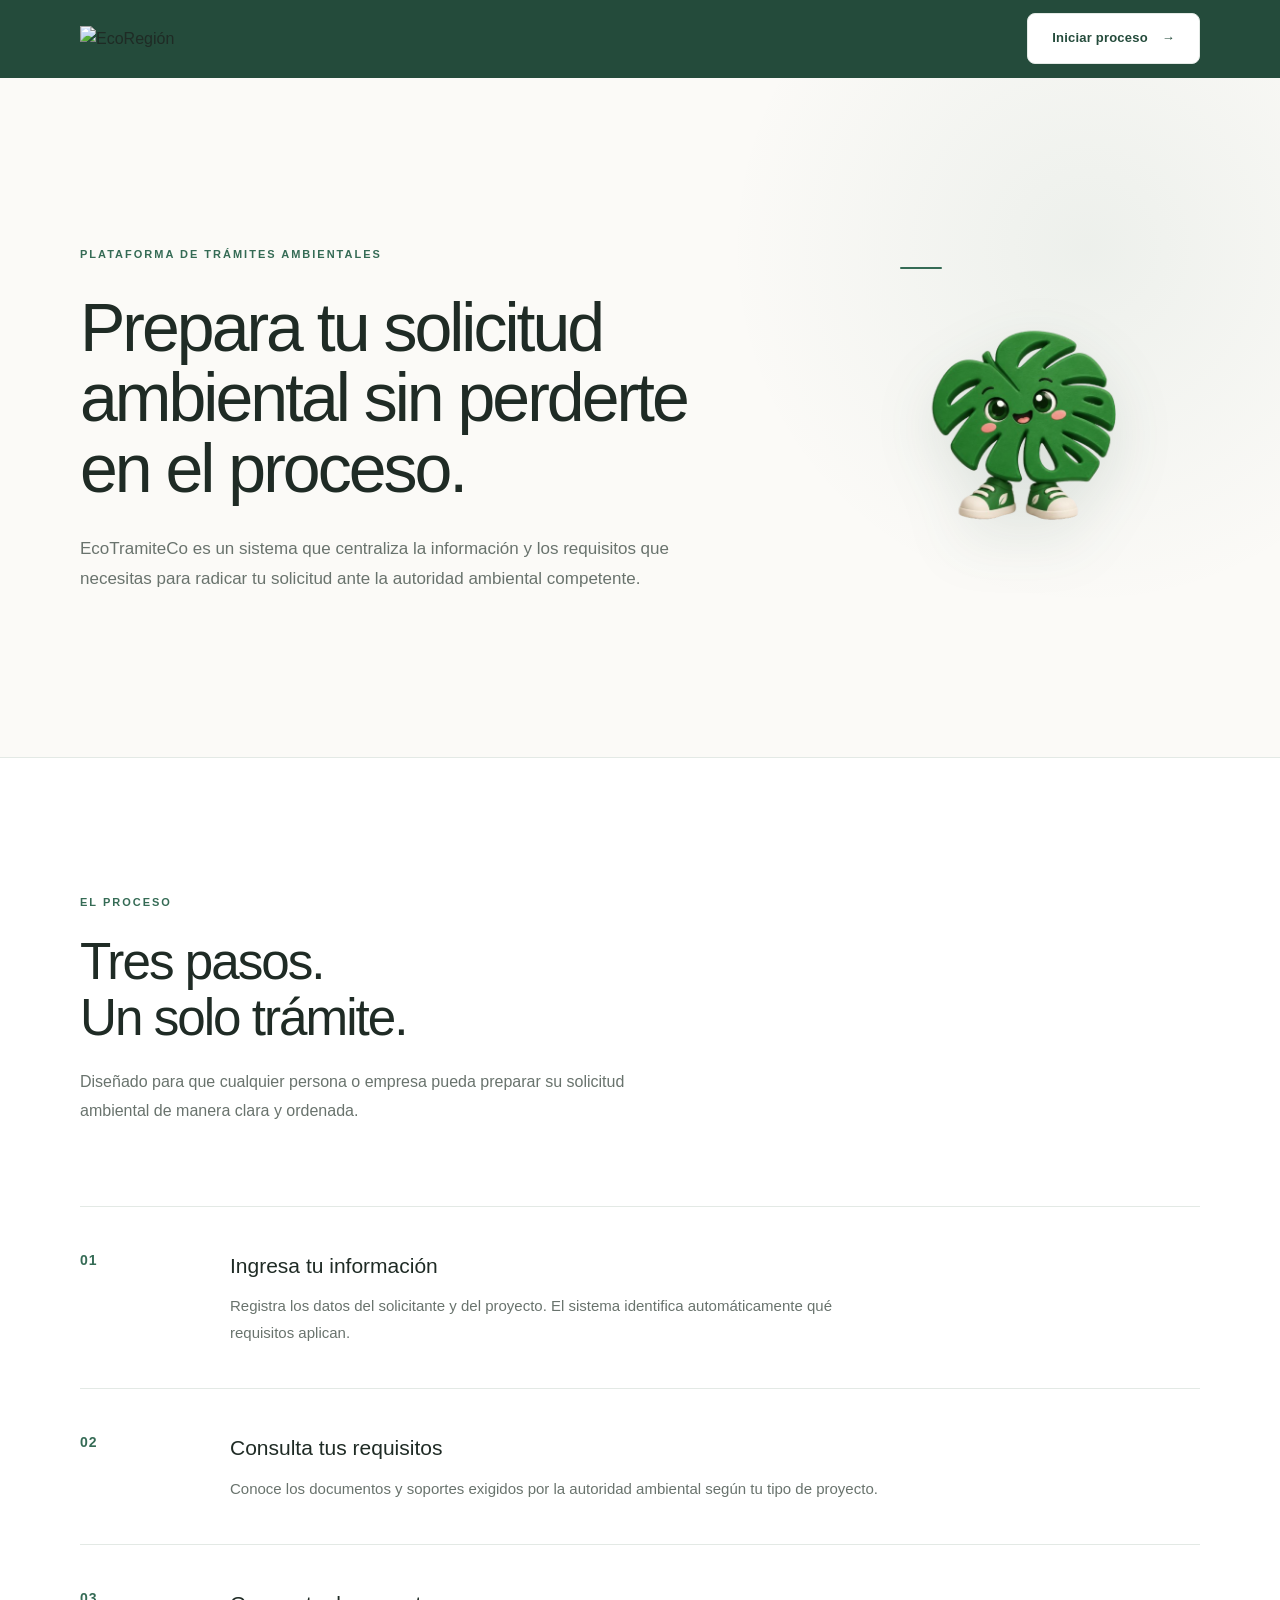
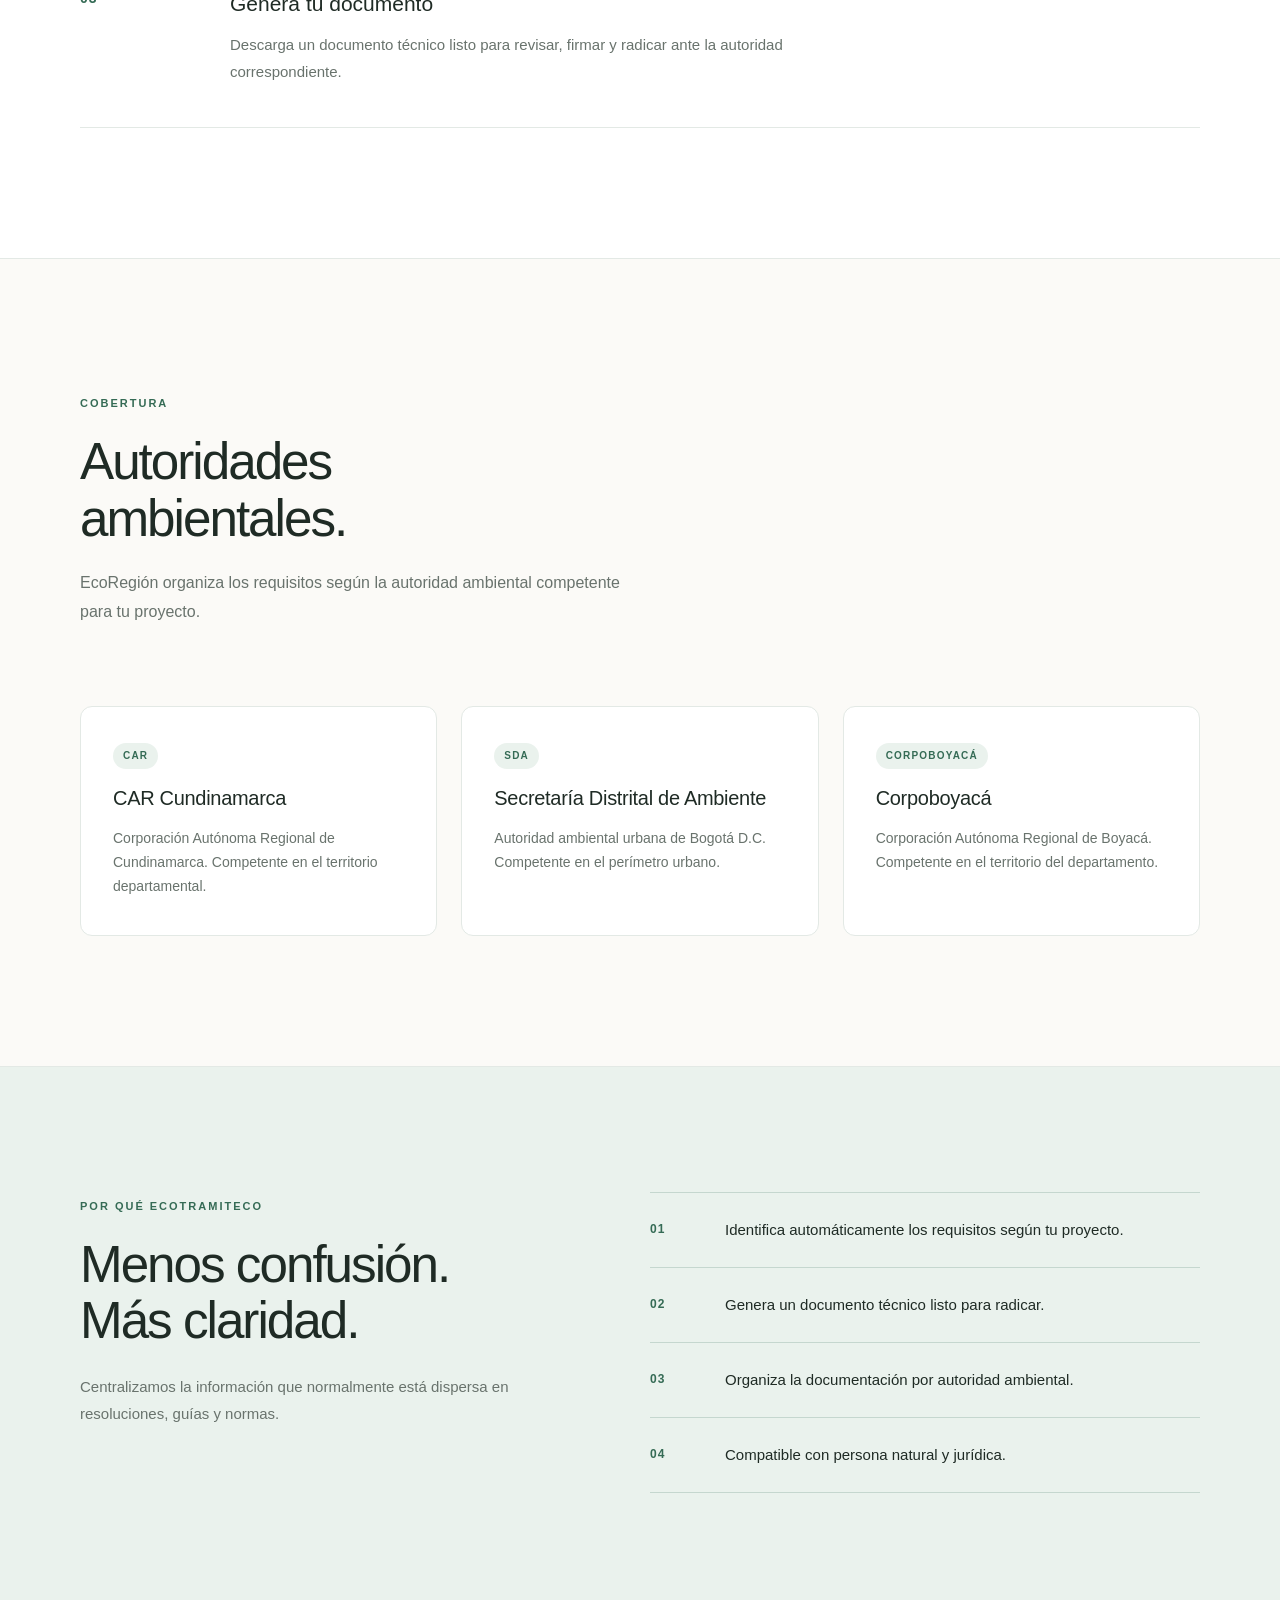
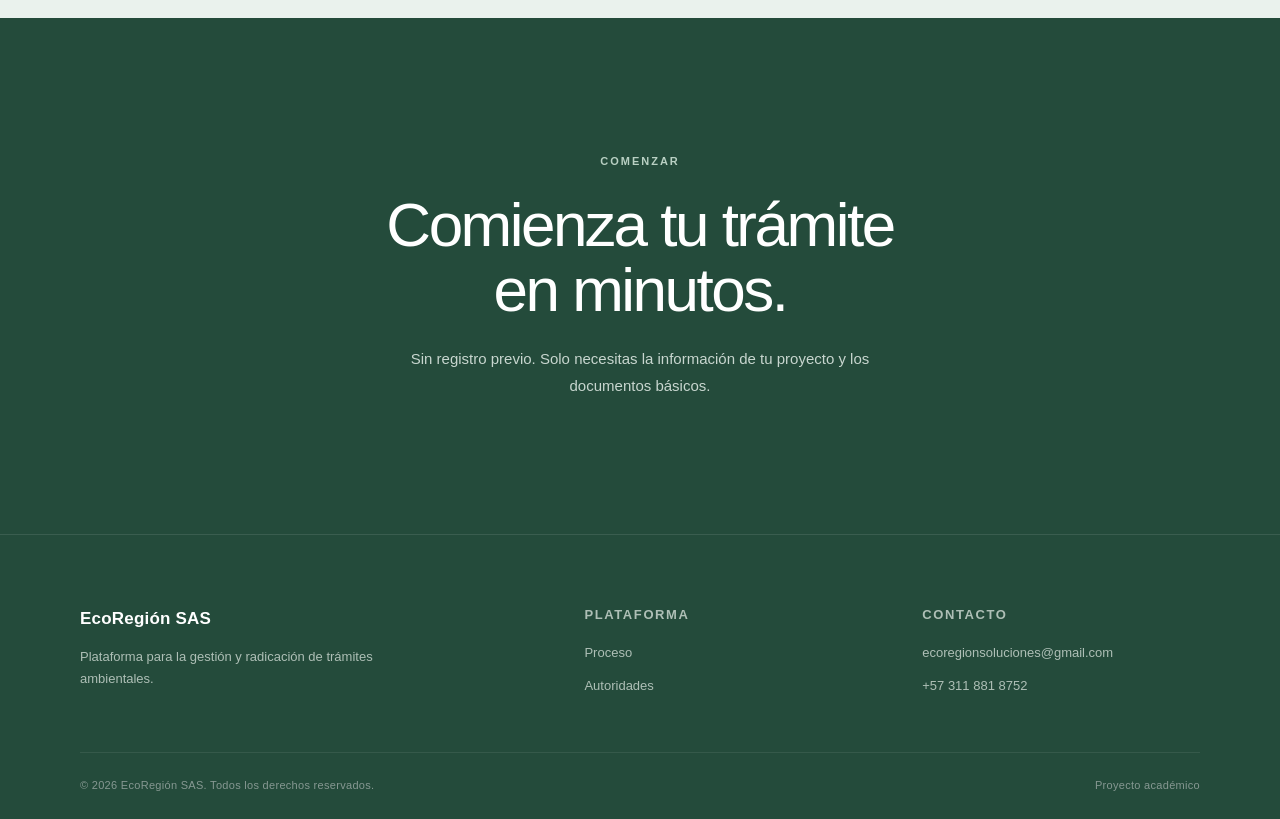
==== index.html @ 3ecf2c27 "Add files via upload" ====
<!DOCTYPE html>
<html lang="es">

<head>
    <meta charset="UTF-8">
    <meta name="viewport" content="width=device-width, initial-scale=1.0">

    <title>EcoRegión | EcoTramiteCo</title>

    <meta name="description" content="EcoRegión centraliza y orienta el proceso de radicación ambiental en Colombia.">

    <link rel="icon" type="image/png" href="img/Logotipo.png" alt="EcoTrámiteCo">
    <link rel="stylesheet" href="style.css">
</head>

<body>

    <!-- =========================
         HEADER
    ========================== -->

    <header class="navbar">
        <div class="container navbar-content">

            <a href="#inicio" class="logo">
                <img src="img/logo.png" alt="EcoRegión">
            </a>

            <a href="form-user.html" class="btn-white">
                Iniciar proceso
                <span>→</span>
            </a>

        </div>
    </header>


    <main>

        <!-- =========================
             HERO
        ========================== -->

        <section id="inicio" class="hero">

            <div class="container hero-content">

                <div class="hero-text">

                    <span class="label">
                        PLATAFORMA DE TRÁMITES AMBIENTALES
                    </span>

                    <h1>
                        Prepara tu solicitud<br>
                        ambiental sin perderte<br>
                        en el proceso.
                    </h1>

                    <p>
                        EcoTramiteCo es un sistema que centraliza la información y los
                        requisitos que necesitas para radicar tu
                        solicitud ante la autoridad ambiental
                        competente.
                    </p>

                </div>


                <div class="hero-side">

                    <div class="hero-line"></div>

                    <img src="img/Mascota.png" alt="Mascota EcoRegión" class="hero-mascot">

        
                </div>

            </div>

        </section>


        <!-- =========================
             CÓMO FUNCIONA
        ========================== -->

        <section id="proceso" class="process">

            <div class="container">

                <div class="section-header">

                    <span class="label">
                        EL PROCESO
                    </span>

                    <h2>
                        Tres pasos.<br>
                        Un solo trámite.
                    </h2>

                    <p>
                        Diseñado para que cualquier persona
                        o empresa pueda preparar su solicitud
                        ambiental de manera clara y ordenada.
                    </p>

                </div>


                <div class="steps">

                    <article class="step">

                        <span class="step-number">01</span>

                        <div class="step-content">

                            <h3>Ingresa tu información</h3>

                            <p>
                                Registra los datos del solicitante
                                y del proyecto. El sistema identifica
                                automáticamente qué requisitos aplican.
                            </p>

                        </div>

                    </article>


                    <article class="step">

                        <span class="step-number">02</span>

                        <div class="step-content">

                            <h3>Consulta tus requisitos</h3>

                            <p>
                                Conoce los documentos y soportes
                                exigidos por la autoridad ambiental
                                según tu tipo de proyecto.
                            </p>

                        </div>

                    </article>


                    <article class="step">

                        <span class="step-number">03</span>

                        <div class="step-content">

                            <h3>Genera tu documento</h3>

                            <p>
                                Descarga un documento técnico
                                listo para revisar, firmar y radicar
                                ante la autoridad correspondiente.
                            </p>

                        </div>

                    </article>

                </div>

            </div>

        </section>


        <!-- =========================
             AUTORIDADES
        ========================== -->

        <section id="autoridades" class="authorities">

            <div class="container">

                <div class="section-header">

                    <span class="label">
                        COBERTURA
                    </span>

                    <h2>
                        Autoridades<br>
                        ambientales.
                    </h2>

                    <p>
                        EcoRegión organiza los requisitos
                        según la autoridad ambiental
                        competente para tu proyecto.
                    </p>

                </div>


                <div class="authorities-grid">

                    <div class="authority-card">

                        <span class="authority-tag">CAR</span>

                        <h3>CAR Cundinamarca</h3>

                        <p>
                            Corporación Autónoma Regional de
                            Cundinamarca. Competente en el
                            territorio departamental.
                        </p>

                    </div>


                    <div class="authority-card">

                        <span class="authority-tag">SDA</span>

                        <h3>Secretaría Distrital de Ambiente</h3>

                        <p>
                            Autoridad ambiental urbana de
                            Bogotá D.C. Competente en el
                            perímetro urbano.
                        </p>

                    </div>


                    <div class="authority-card">

                        <span class="authority-tag">CORPOBOYACÁ</span>

                        <h3>Corpoboyacá</h3>

                        <p>
                            Corporación Autónoma Regional de
                            Boyacá. Competente en el territorio
                            del departamento.
                        </p>

                    </div>

                </div>

            </div>

        </section>


        <!-- =========================
             FEATURES / BENEFICIOS
        ========================== -->

        <section class="features">

            <div class="container features-grid">

                <div class="features-intro">

                    <span class="label">
                        POR QUÉ EcoTramiteCo
                    </span>

                    <h2>
                        Menos confusión.<br>
                        Más claridad.
                    </h2>

                    <p>
                        Centralizamos la información que
                        normalmente está dispersa en
                        resoluciones, guías y normas.
                    </p>

                </div>


                <div class="feature-list">

                    <div class="feature-item">
                        <span>01</span>
                        <p>Identifica automáticamente los requisitos según tu proyecto.</p>
                    </div>

                    <div class="feature-item">
                        <span>02</span>
                        <p>Genera un documento técnico listo para radicar.</p>
                    </div>

                    <div class="feature-item">
                        <span>03</span>
                        <p>Organiza la documentación por autoridad ambiental.</p>
                    </div>

                    <div class="feature-item">
                        <span>04</span>
                        <p>Compatible con persona natural y jurídica.</p>
                    </div>

                </div>

            </div>

        </section>


        <!-- =========================
             CTA FINAL
        ========================== -->

        <section id="radicar" class="cta">

            <div class="container cta-content">

                <span class="label">
                    COMENZAR
                </span>

                <h2>
                    Comienza tu trámite<br>
                    en minutos.
                </h2>

                <p>
                    Sin registro previo. Solo necesitas
                    la información de tu proyecto y los
                    documentos básicos.
                </p>

            </div>

        </section>

    </main>


    <!-- =========================
         FOOTER
    ========================== -->

    <footer id="contacto">

        <div class="container footer-grid">

            <div class="footer-brand">
                <span class="footer-logo">EcoRegión SAS</span>
                <p>
                    Plataforma para la gestión y radicación
                    de trámites ambientales.
                </p>
            </div>


            <div class="footer-col">

                <span class="footer-title">Plataforma</span>

                <a href="#proceso">Proceso</a>
                <a href="#autoridades">Autoridades</a>

            </div>


            <div class="footer-col">

                <span class="footer-title">Contacto</span>

                <span>ecoregionsoluciones@gmail.com</span>
                <span>+57 311 881 8752</span>

            </div>

        </div>


        <div class="container footer-bottom">

            <span>© 2026 EcoRegión SAS. Todos los derechos reservados.</span>
            <span>Proyecto académico</span>

        </div>

    </footer>

</body>

</html>
---- style.css ----
/* ========================================
   ECORREGIÓN
   Cute · Aesthetic · Professional
======================================== */


/* ========================================
   VARIABLES
======================================== */

:root {
    --green: #356b55;
    --green-dark: #244b3b;
    --green-soft: #eaf2ed;

    --cream: #fbfaf7;
    --white: #ffffff;

    --dark: #1f2b25;
    --text: #69736d;
    --text-light: #8b958f;

    --border: #e3e9e5;

    --container: 1120px;
}


/* ========================================
   RESET
======================================== */

* {
    margin: 0;
    padding: 0;
    box-sizing: border-box;
}

html {
    scroll-behavior: smooth;
}

body {
    font-family:
        Inter,
        "Segoe UI",
        Arial,
        sans-serif;

    background: var(--cream);
    color: var(--dark);

    line-height: 1.6;

    -webkit-font-smoothing: antialiased;
}

a {
    color: inherit;
    text-decoration: none;
}

img {
    max-width: 100%;
}


/* ========================================
   GENERAL
======================================== */

.container {
    width: min(100% - 48px, var(--container));
    margin: 0 auto;
}

.label {
    display: inline-block;

    color: var(--green);

    font-size: 11px;
    font-weight: 700;

    letter-spacing: 2px;

    text-transform: uppercase;
}


/* ========================================
   HEADER
======================================== */

.navbar {
    height: 78px;

    background: #244b3b;

    border-bottom: 1px solid #244b3b;

    position: sticky;
    top: 0;
    z-index: 100;
}

.navbar-content {
    height: 100%;

    display: flex;
    align-items: center;
    justify-content: space-between;

    gap: 30px;
}

.logo {
    display: flex;
    align-items: center;
}

.logo img {
    width: 145px;
    height: auto;

    display: block;
}


/* ========================================
   HERO
======================================== */

.hero {
    min-height: 680px;

    display: flex;
    align-items: center;

    background:
        radial-gradient(circle at 85% 25%,
            rgba(53, 107, 85, 0.07),
            transparent 30%),
        var(--cream);

    border-bottom: 1px solid var(--border);
}

.hero-content {
    display: grid;

    grid-template-columns: minmax(0, 1fr) 300px;

    gap: 90px;

    align-items: center;
}

.hero-text {
    max-width: 820px;
}

.hero .label {
    margin-bottom: 28px;
}

.hero h1 {
    max-width: 800px;

    font-size: clamp(44px, 5.5vw, 68px);

    font-weight: 500;

    line-height: 1.04;

    letter-spacing: -3px;

    color: var(--dark);

    margin-bottom: 30px;
}

.hero p {
    max-width: 620px;

    color: var(--text);

    font-size: 17px;

    line-height: 1.8;
}

.hero-side {
    display: flex;
    flex-direction: column;

    gap: 26px;
}

.hero-line {
    width: 42px;
    height: 2px;

    background: var(--green);

    border-radius: 10px;
}

.hero-mascot {
    width: 100%;
    max-width: 240px;
    height: auto;

    display: block;

    margin: 4px 0 30px;

    filter: drop-shadow(0 20px 30px rgba(36, 75, 59, 0.12));
}

.hero-stats {
    display: flex;
    flex-direction: column;

    gap: 22px;
}

.hero-stats > div {
    display: flex;
    flex-direction: column;

    gap: 2px;

    padding-bottom: 18px;

    border-bottom: 1px solid var(--border);
}

.hero-stats > div:last-child {
    border-bottom: none;
    padding-bottom: 0;
}

.hero-stats strong {
    color: var(--green);

    font-size: 32px;
    font-weight: 500;

    letter-spacing: -1.5px;

    line-height: 1;
}

.hero-stats span {
    color: var(--text);

    font-size: 12.5px;
}


/* ========================================
   PROCESS
======================================== */

.process {
    padding: 130px 0;

    background: var(--white);
}

.section-header {
    max-width: 700px;

    margin-bottom: 80px;
}

.section-header .label {
    margin-bottom: 22px;
}

.section-header h2 {
    max-width: 650px;

    font-size: clamp(36px, 4vw, 52px);

    font-weight: 500;

    line-height: 1.1;

    letter-spacing: -2px;

    margin-bottom: 22px;
}

.section-header > p {
    max-width: 570px;

    color: var(--text);

    font-size: 16px;

    line-height: 1.8;
}


/* ========================================
   STEPS
======================================== */

.steps {
    border-top: 1px solid var(--border);
}

.step {
    display: grid;

    grid-template-columns: 110px 1fr;

    gap: 40px;

    padding: 42px 0;

    border-bottom: 1px solid var(--border);

    transition: padding-left 0.25s ease;
}

.step:hover {
    padding-left: 12px;
}

.step-number {
    color: var(--green);

    font-size: 14px;

    font-weight: 700;

    letter-spacing: 1px;
}

.step-content {
    max-width: 650px;
}

.step-content h3 {
    font-size: 21px;

    font-weight: 500;

    margin-bottom: 10px;
}

.step-content p {
    color: var(--text);

    font-size: 15px;

    line-height: 1.8;
}


/* ========================================
   AUTHORITIES
======================================== */

.authorities {
    padding: 130px 0;

    background: var(--cream);

    border-top: 1px solid var(--border);
    border-bottom: 1px solid var(--border);
}

.authorities-grid {
    display: grid;

    grid-template-columns: repeat(3, 1fr);

    gap: 24px;
}

.authority-card {
    padding: 36px 32px;

    background: var(--white);

    border: 1px solid var(--border);
    border-radius: 12px;

    display: flex;
    flex-direction: column;

    gap: 16px;

    transition:
        transform 0.25s ease,
        box-shadow 0.25s ease,
        border-color 0.25s ease;
}

.authority-card:hover {
    transform: translateY(-4px);

    border-color: rgba(53, 107, 85, 0.35);

    box-shadow: 0 20px 40px rgba(36, 75, 59, 0.08);
}

.authority-tag {
    display: inline-block;
    align-self: flex-start;

    padding: 5px 10px;

    background: var(--green-soft);
    color: var(--green);

    border-radius: 30px;

    font-size: 10px;
    font-weight: 700;

    letter-spacing: 1.2px;

    text-transform: uppercase;
}

.authority-card h3 {
    font-size: 20px;
    font-weight: 500;

    line-height: 1.3;

    color: var(--dark);

    letter-spacing: -0.3px;
}

.authority-card p {
    color: var(--text);

    font-size: 14px;
    line-height: 1.7;

    flex: 1;
}


/* ========================================
   FEATURES
======================================== */

.features {
    padding: 125px 0;

    background: var(--green-soft);
}

.features-grid {
    display: grid;

    grid-template-columns: 0.9fr 1.1fr;

    gap: 120px;

    align-items: start;
}

.features-intro .label {
    margin-bottom: 22px;
}

.features-intro h2 {
    max-width: 430px;

    font-size: clamp(38px, 4vw, 52px);

    font-weight: 500;

    line-height: 1.08;

    letter-spacing: -2px;

    margin-bottom: 25px;
}

.features-intro p {
    max-width: 430px;

    color: var(--text);

    font-size: 15px;

    line-height: 1.8;
}


/* ========================================
   FEATURE LIST
======================================== */

.feature-list {
    border-top: 1px solid rgba(53, 107, 85, 0.2);
}

.feature-item {
    display: grid;

    grid-template-columns: 55px 1fr;

    gap: 20px;

    align-items: center;

    padding: 25px 0;

    border-bottom: 1px solid rgba(53, 107, 85, 0.2);
}

.feature-item span {
    color: var(--green);

    font-size: 12px;

    font-weight: 700;

    letter-spacing: 1px;
}

.feature-item p {
    color: var(--dark);

    font-size: 15px;

    line-height: 1.6;
}


/* ========================================
   CTA
======================================== */

.cta {
    padding: 135px 0;

    background: var(--green-dark);

    color: var(--white);

    text-align: center;
}

.cta-content {
    display: flex;

    flex-direction: column;

    align-items: center;
}

.cta .label {
    color: #b9d0c3;

    margin-bottom: 22px;
}

.cta h2 {
    font-size: clamp(42px, 5vw, 62px);

    font-weight: 500;

    line-height: 1.05;

    letter-spacing: -2.5px;

    margin-bottom: 22px;
}

.cta p {
    max-width: 500px;

    color: #c8d6cf;

    font-size: 15px;

    line-height: 1.8;
}


/* ========================================
   FOOTER
======================================== */

footer {
    background: var(--green-dark);

    color: #aebfb6;

    padding-top: 70px;

    border-top: 1px solid rgba(255, 255, 255, 0.1);
}

.footer-grid {
    display: grid;

    grid-template-columns: 1.6fr 1fr 1fr;

    gap: 60px;

    padding-bottom: 55px;

    border-bottom: 1px solid rgba(255, 255, 255, 0.08);
}

.footer-brand {
    display: flex;
    flex-direction: column;

    gap: 14px;

    max-width: 340px;
}

.footer-logo {
    color: var(--white);

    font-size: 17px;
    font-weight: 700;

    letter-spacing: 0.2px;
}

.footer-brand p {
    color: #aebfb6;

    font-size: 13px;
    line-height: 1.7;
}

.footer-col {
    display: flex;
    flex-direction: column;

    gap: 12px;
}

.footer-title {
    color: var(--white);

    font-size: 11px;
    font-weight: 700;

    letter-spacing: 1.6px;

    text-transform: uppercase;

    margin-bottom: 6px;
}

.footer-col a,
.footer-col span {
    color: #aebfb6;

    font-size: 13px;

    line-height: 1.6;

    transition: color 0.2s ease;
}

.footer-col a:hover {
    color: var(--white);
}

.footer-bottom {
    display: flex;

    align-items: center;
    justify-content: space-between;

    padding: 24px 0;

    color: #869892;

    font-size: 11px;

    letter-spacing: 0.3px;
}


/* ========================================
   RESPONSIVE
======================================== */

@media (max-width: 950px) {

    .hero-content {
        grid-template-columns: 1fr;

        gap: 60px;

        text-align: left;
    }

    .hero-side {
        max-width: 420px;
    }

    .hero-mascot {
        max-width: 200px;
    }

    .authorities-grid {
        grid-template-columns: 1fr;
    }

    .features-grid {
        grid-template-columns: 1fr;

        gap: 70px;
    }

    .footer-grid {
        grid-template-columns: 1fr 1fr;

        gap: 40px;
    }

}


@media (max-width: 850px) {

    .hero {
        min-height: auto;

        padding: 100px 0;
    }

}


@media (max-width: 600px) {

    .container {
        width: min(100% - 32px, var(--container));
    }

    .navbar {
        height: 70px;
    }

    .logo img {
        width: 125px;
    }

    .hero {
        padding: 80px 0;
    }

    .hero h1 {
        font-size: 40px;

        letter-spacing: -2.2px;
    }

    .hero p {
        font-size: 15px;
    }

    .hero-mascot {
        max-width: 180px;

        margin: 4px auto 30px;

        align-self: center;
    }

    .process {
        padding: 90px 0;
    }

    .section-header {
        margin-bottom: 55px;
    }

    .step {
        grid-template-columns: 45px 1fr;

        gap: 15px;

        padding: 32px 0;
    }

    .step:hover {
        padding-left: 0;
    }

    .step-content h3 {
        font-size: 18px;
    }

    .step-content p {
        font-size: 14px;
    }

    .authorities {
        padding: 90px 0;
    }

    .authority-card {
        padding: 28px 24px;
    }

    .features {
        padding: 90px 0;
    }

    .feature-item {
        grid-template-columns: 40px 1fr;

        gap: 12px;
    }

    .cta {
        padding: 100px 0;
    }

    .cta h2 {
        font-size: 40px;
    }

    .footer-grid {
        grid-template-columns: 1fr;

        gap: 40px;

        padding-bottom: 40px;
    }

    .footer-bottom {
        flex-direction: column;

        gap: 6px;

        text-align: center;
    }

}

/* ========================================
   BOTÓN VERDE (RELLENO)
======================================== */

.btn-green {
    display: inline-flex;
    align-items: center;
    gap: 14px;

    padding: 14px 24px;

    background: var(--green-dark);
    color: var(--white);

    border-radius: 8px;

    font-size: 13px;
    font-weight: 700;

    letter-spacing: 0.2px;

    transition:
        transform 0.2s ease,
        background 0.2s ease,
        box-shadow 0.2s ease;
}

.btn-green span {
    font-size: 17px;
    line-height: 1;

    transition: transform 0.2s ease;
}

.btn-green:hover {
    background: var(--green);

    transform: translateY(-2px);

    box-shadow: 0 12px 28px rgba(36, 75, 59, 0.28);
}

.btn-green:hover span {
    transform: translateX(4px);
}


/* ========================================
   BOTÓN BLANCO (CONTORNO)
======================================== */

.btn-white {
    display: inline-flex;
    align-items: center;
    gap: 14px;

    padding: 14px 24px;

    background: var(--white);
    color: var(--green-dark);

    border: 1px solid var(--border);
    border-radius: 8px;

    font-size: 13px;
    font-weight: 700;

    letter-spacing: 0.2px;

    transition:
        border-color 0.2s ease,
        box-shadow 0.2s ease;
}

.btn-white:hover {
    border-color: var(--green);

    box-shadow: 0 12px 28px rgba(36, 75, 59, 0.10);
}
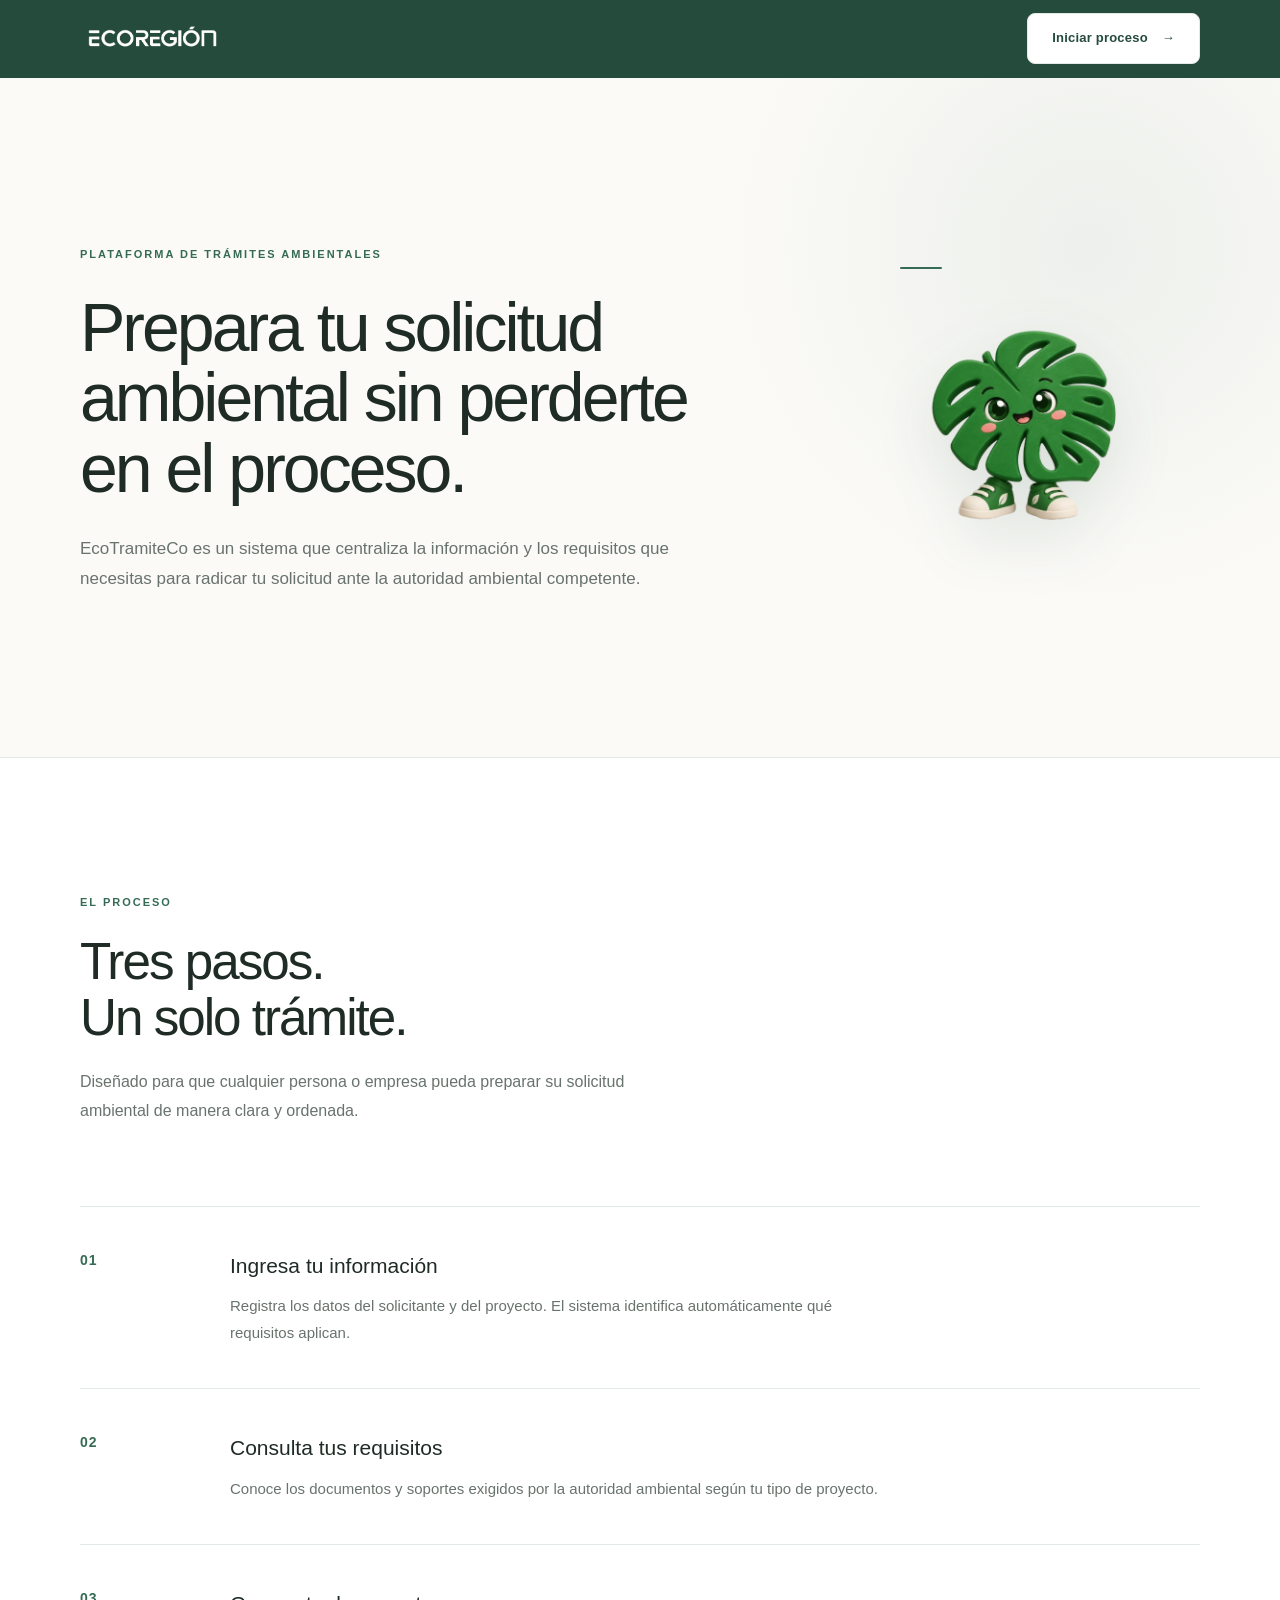
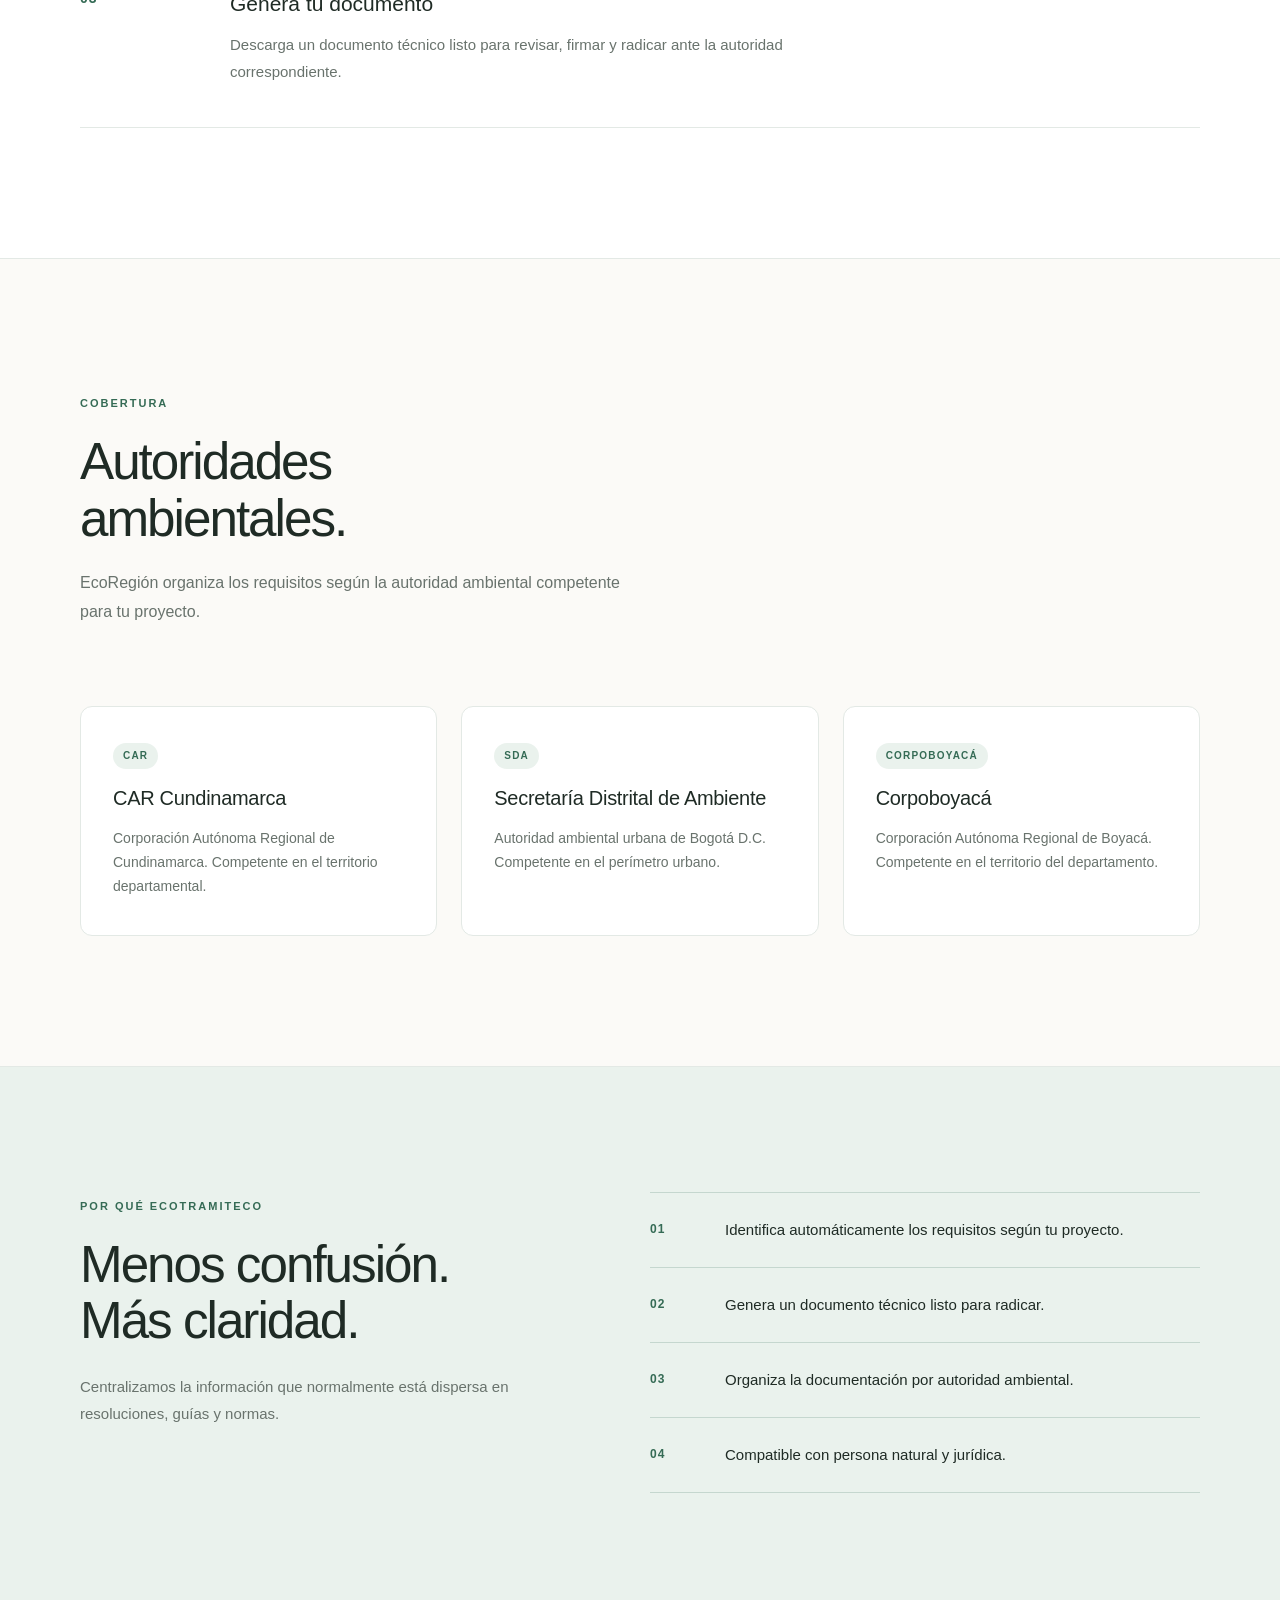
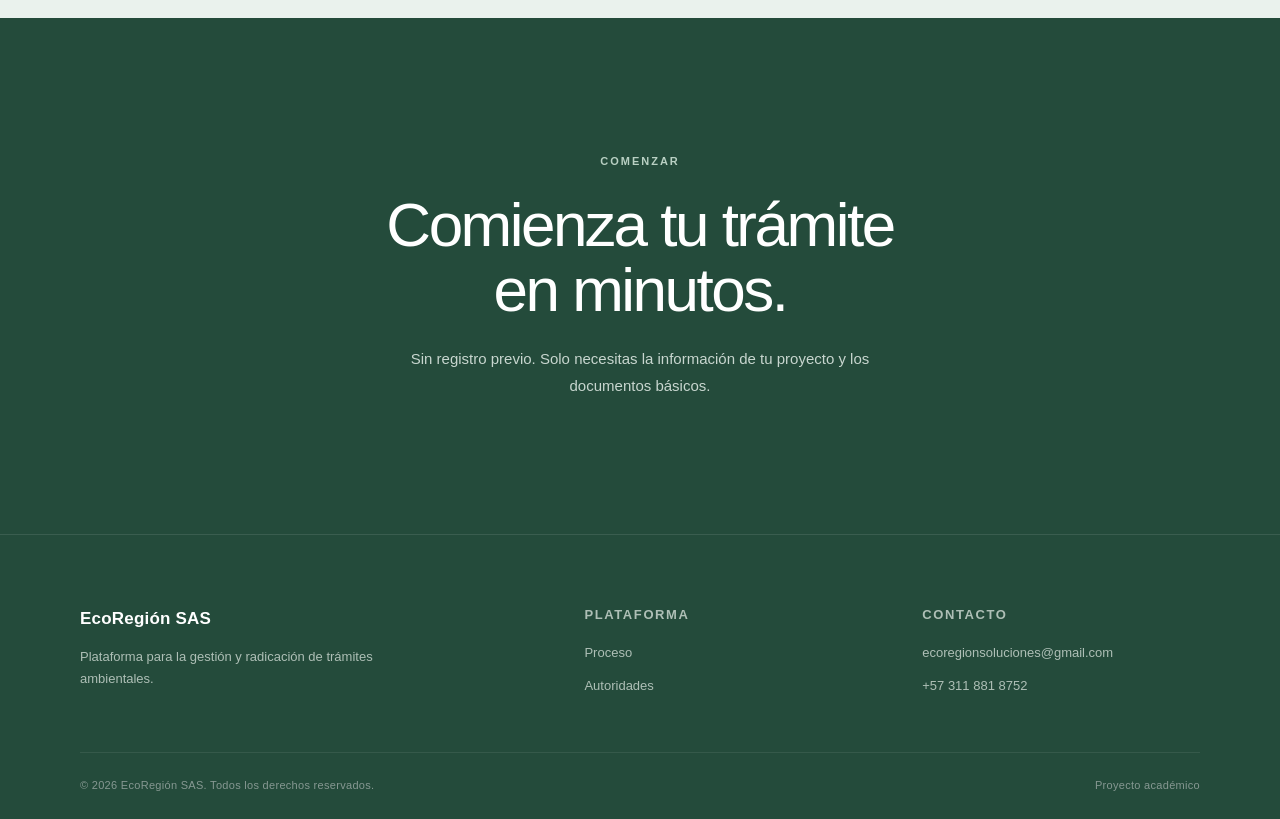
==== commit 6a5c2e11: "logo to Logo" ====
--- a/index.html
+++ b/index.html
@@ -23,7 +23,7 @@
         <div class="container navbar-content">
 
             <a href="#inicio" class="logo">
-                <img src="img/logo.png" alt="EcoRegión">
+                <img src="img/Logo.png" alt="EcoRegión">
             </a>
 
             <a href="form-user.html" class="btn-white">
@@ -392,4 +392,4 @@
 
 </body>
 
-</html>+</html>
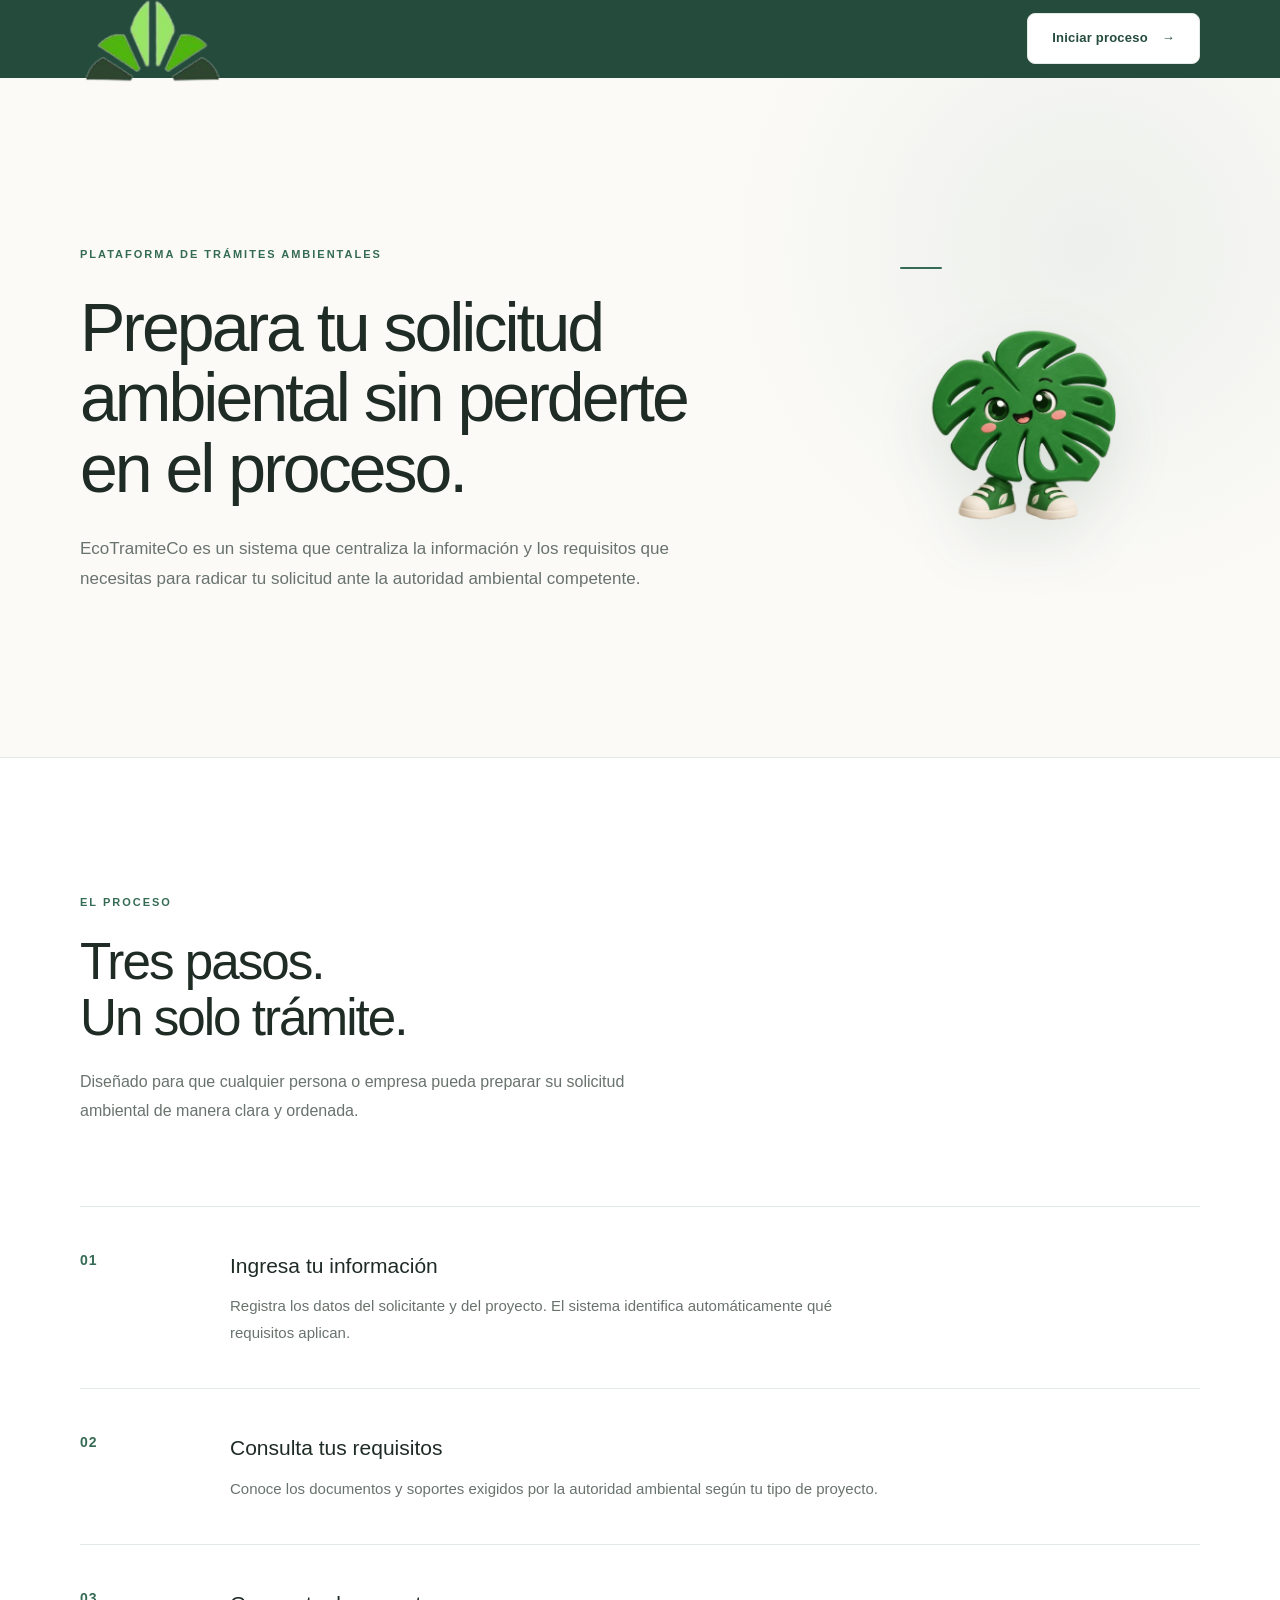
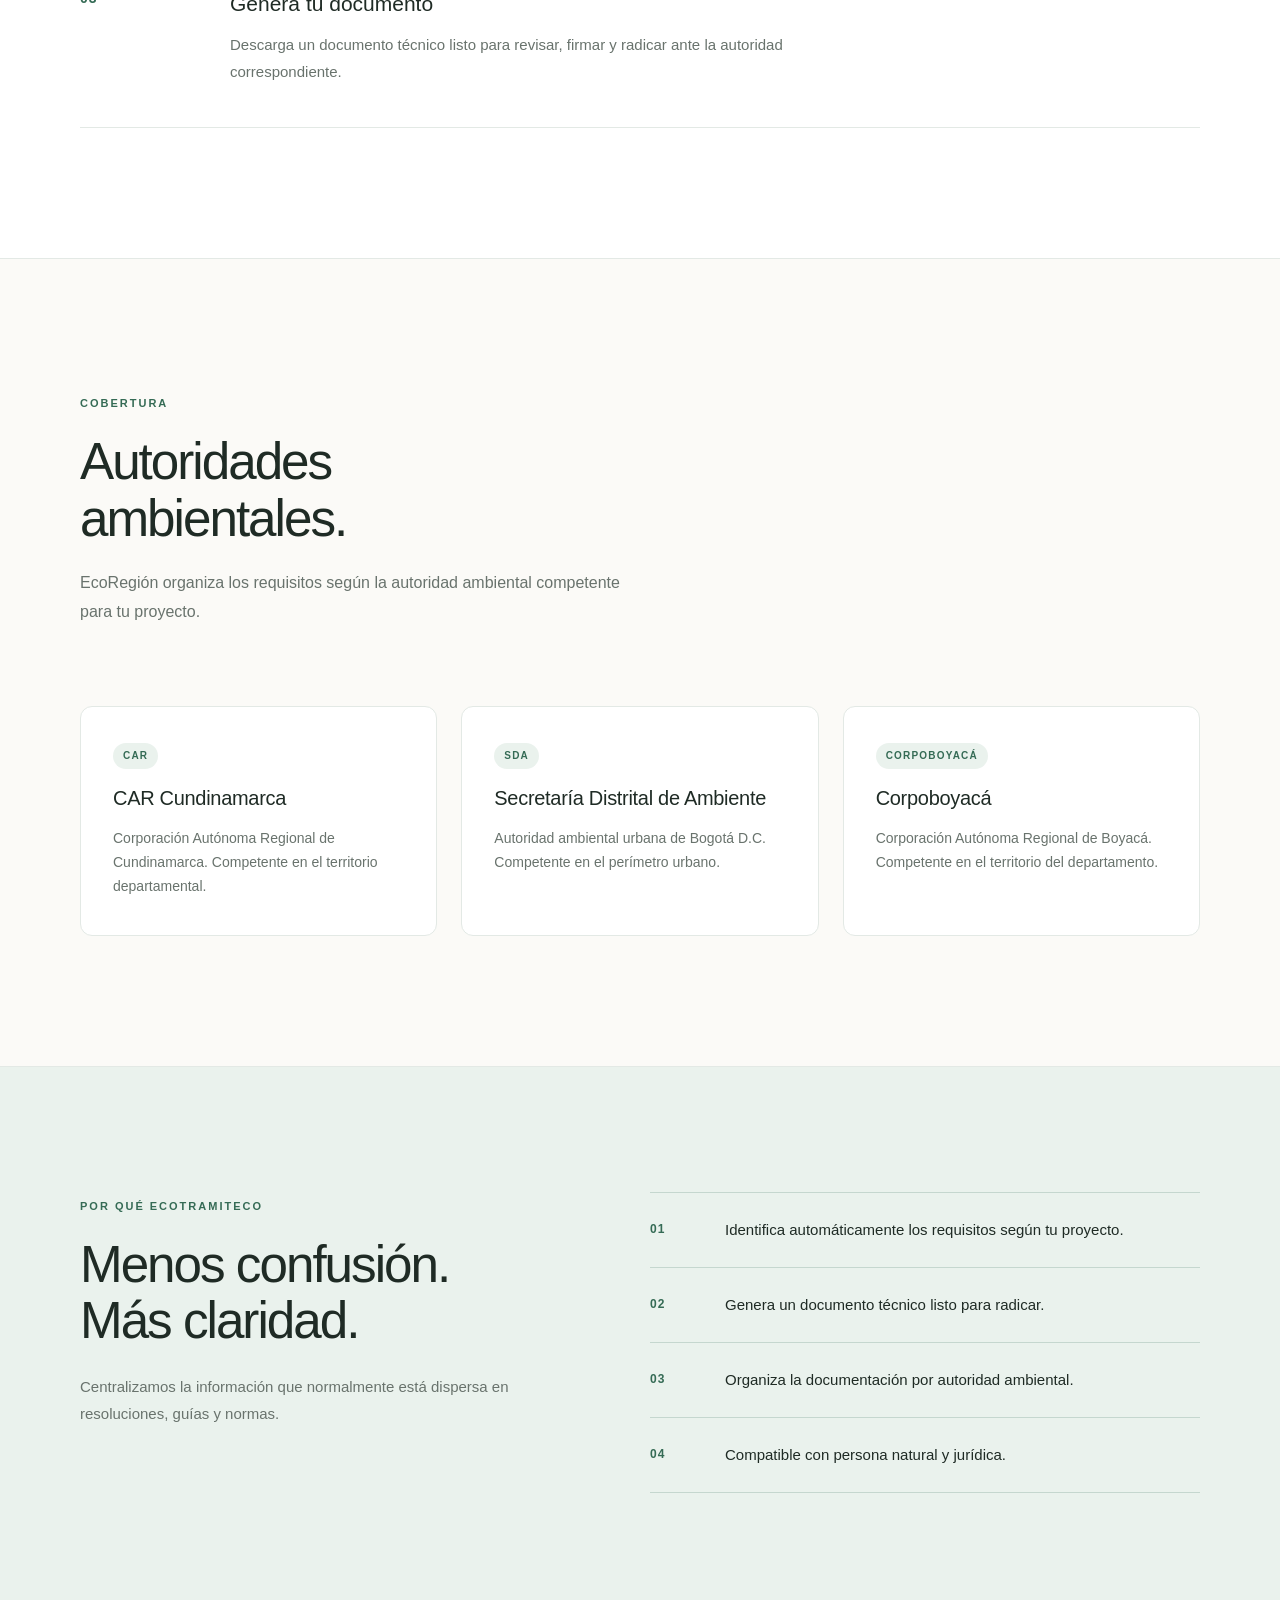
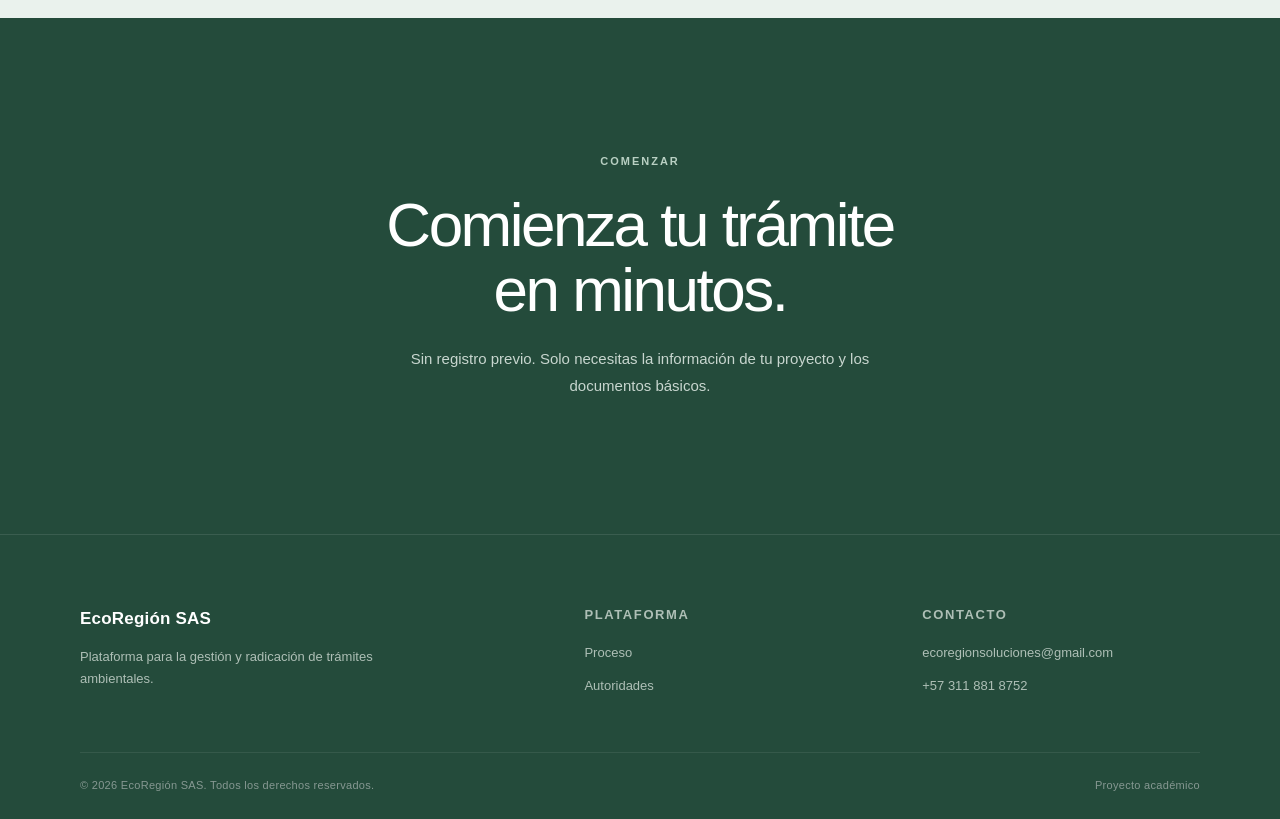
==== commit 226b9940: "Fix HTML encoding issues in index.html" ====
--- a/index.html
+++ b/index.html
@@ -22,8 +22,8 @@
     <header class="navbar">
         <div class="container navbar-content">
 
-            <a href="#inicio" class="logo">
-                <img src="img/Logo.png" alt="EcoRegión">
+            <a href="#" class="logo">
+                <img src="img/Logotipo.png" alt="EcoRegión">
             </a>
 
             <a href="form-user.html" class="btn-white">
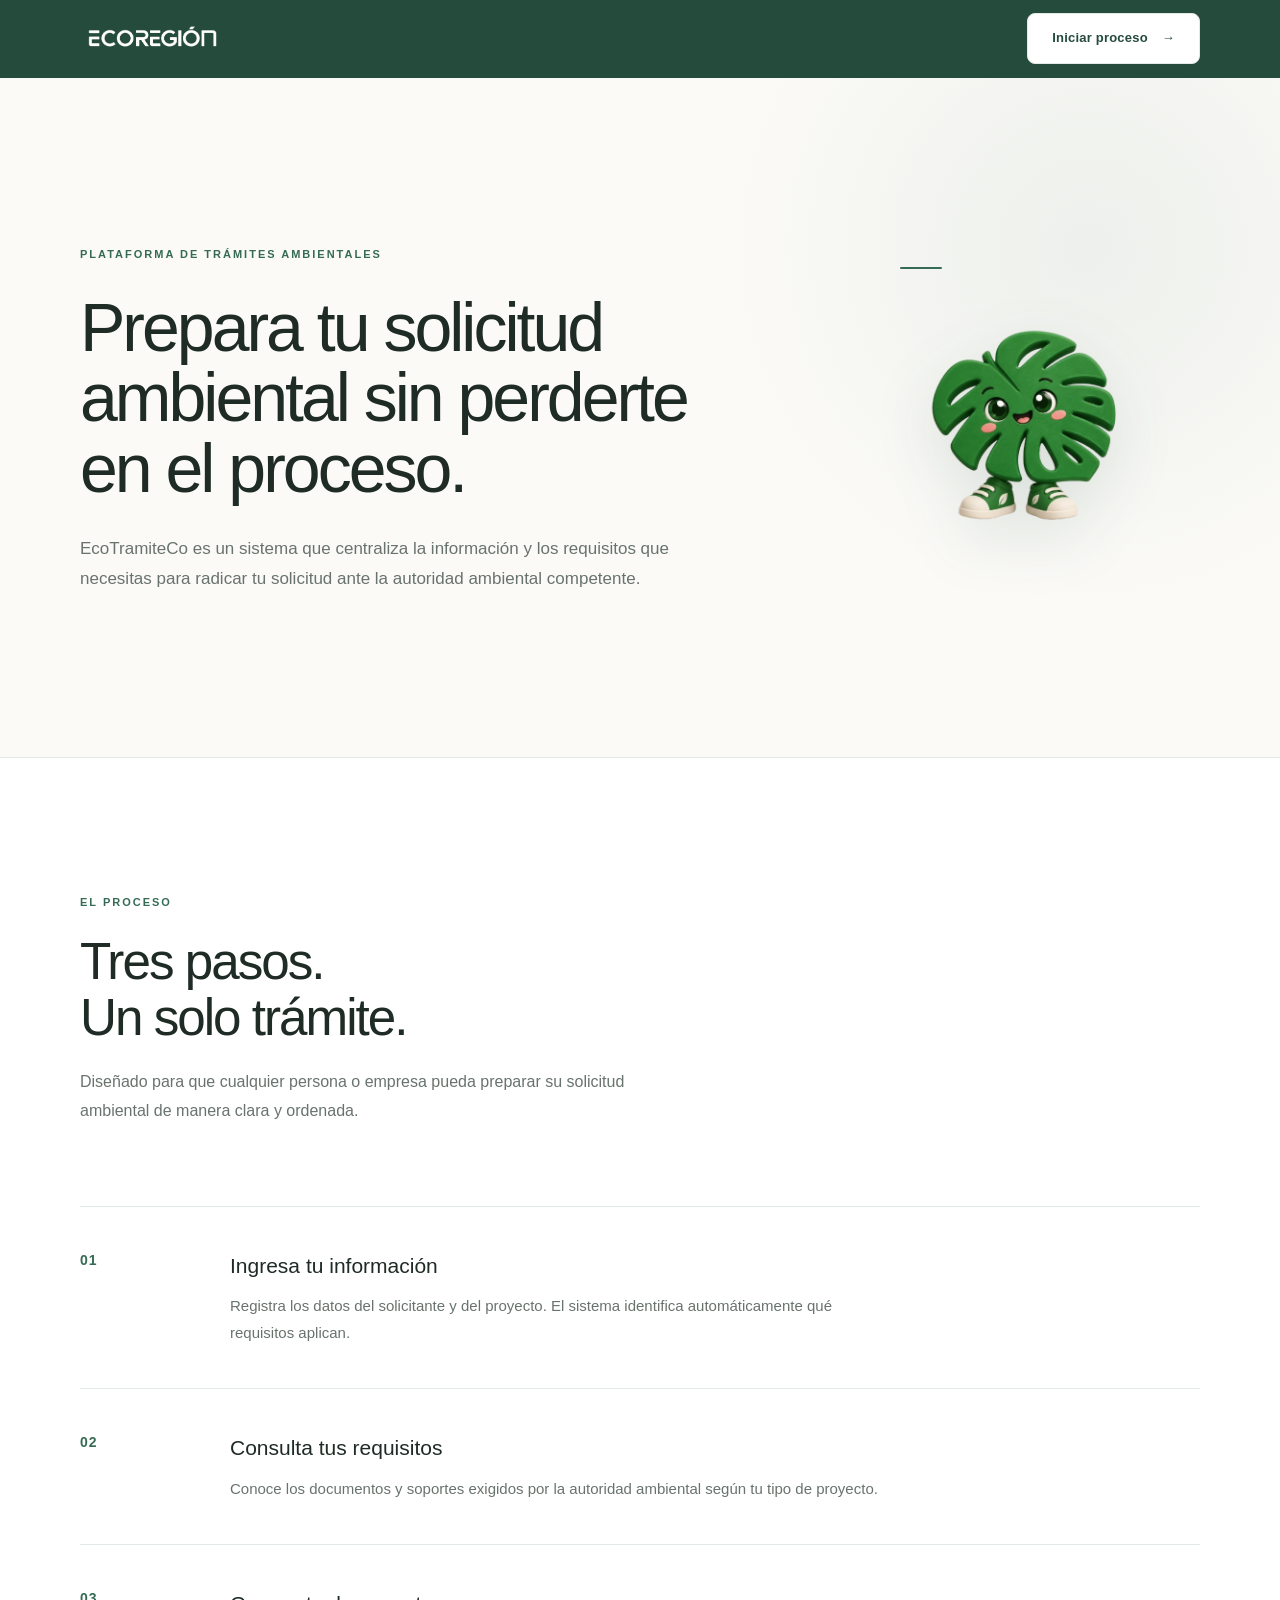
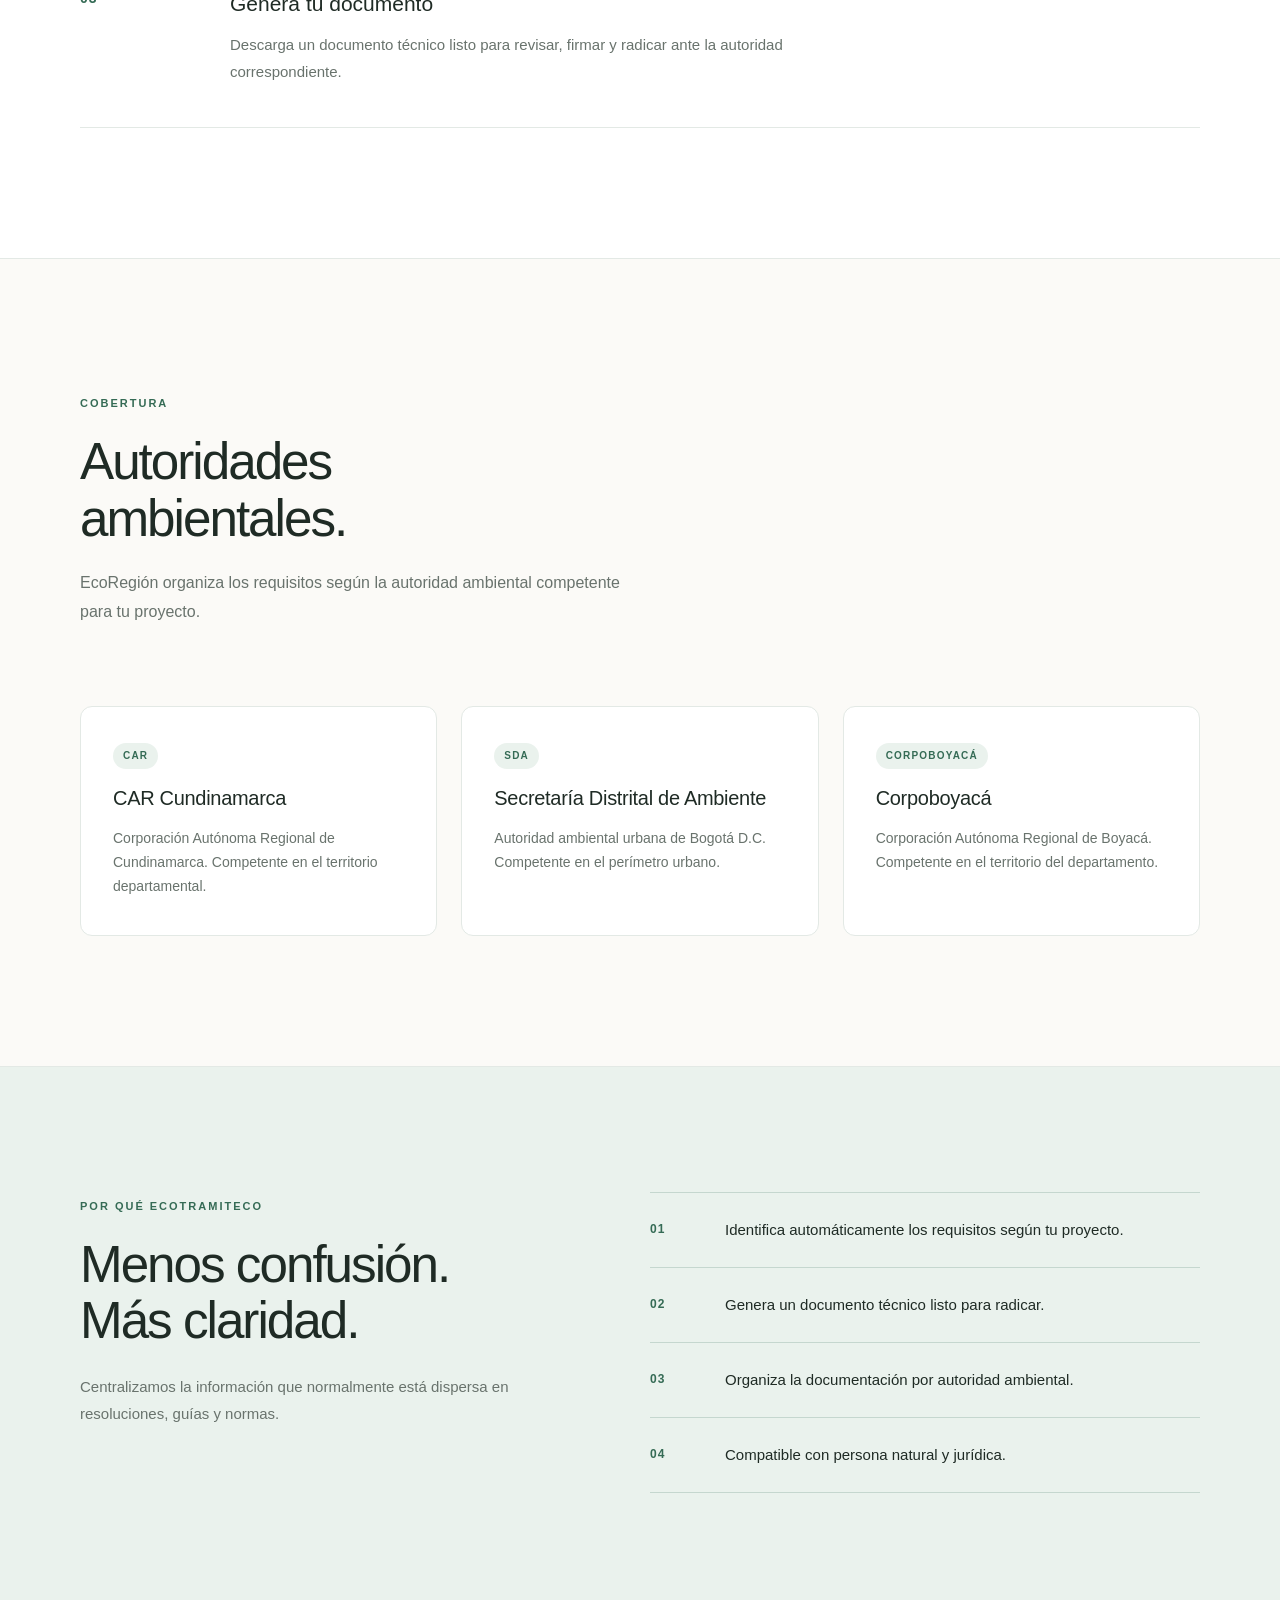
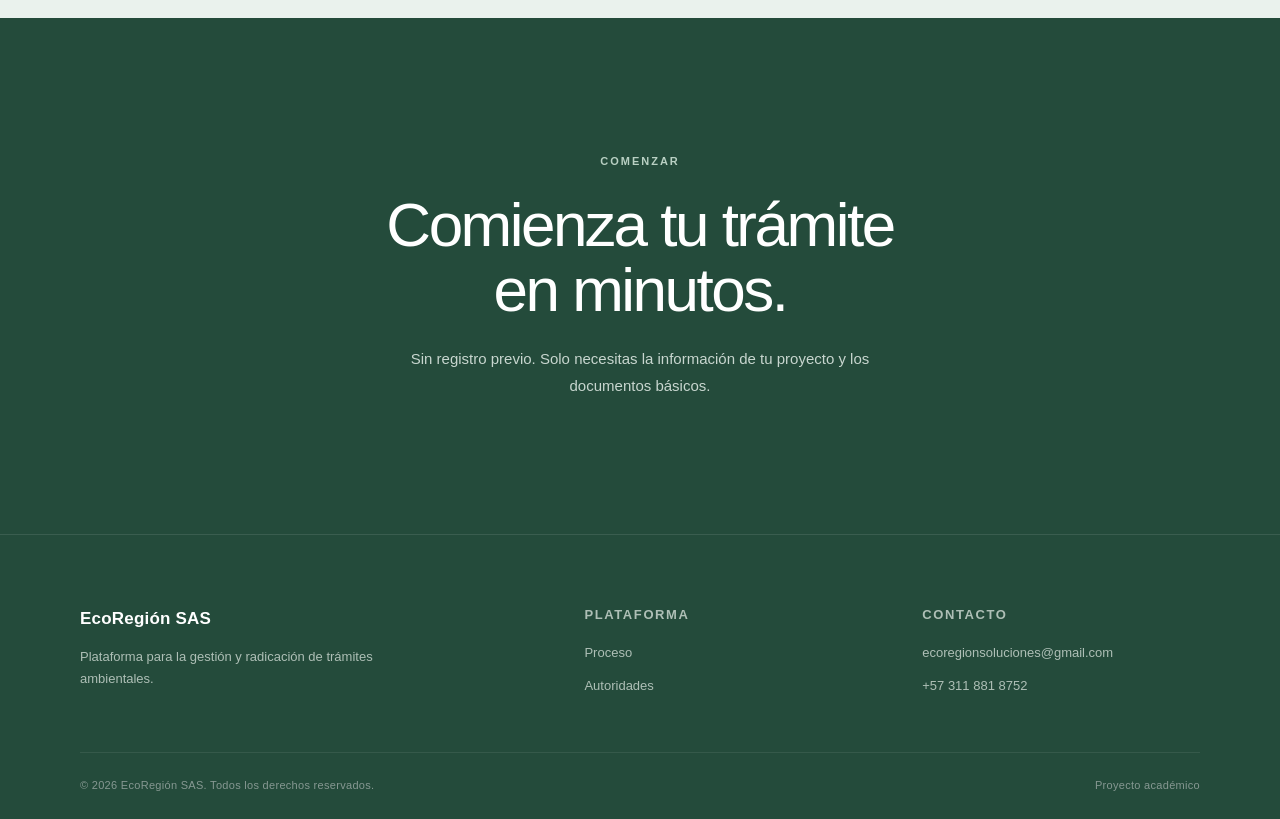
==== commit f445b7fb: "Fix HTML structure and update logo image source" ====
--- a/index.html
+++ b/index.html
@@ -23,7 +23,7 @@
         <div class="container navbar-content">
 
             <a href="#" class="logo">
-                <img src="img/Logotipo.png" alt="EcoRegión">
+                <img src="img/Nombre.png" alt="EcoRegión">
             </a>
 
             <a href="form-user.html" class="btn-white">
